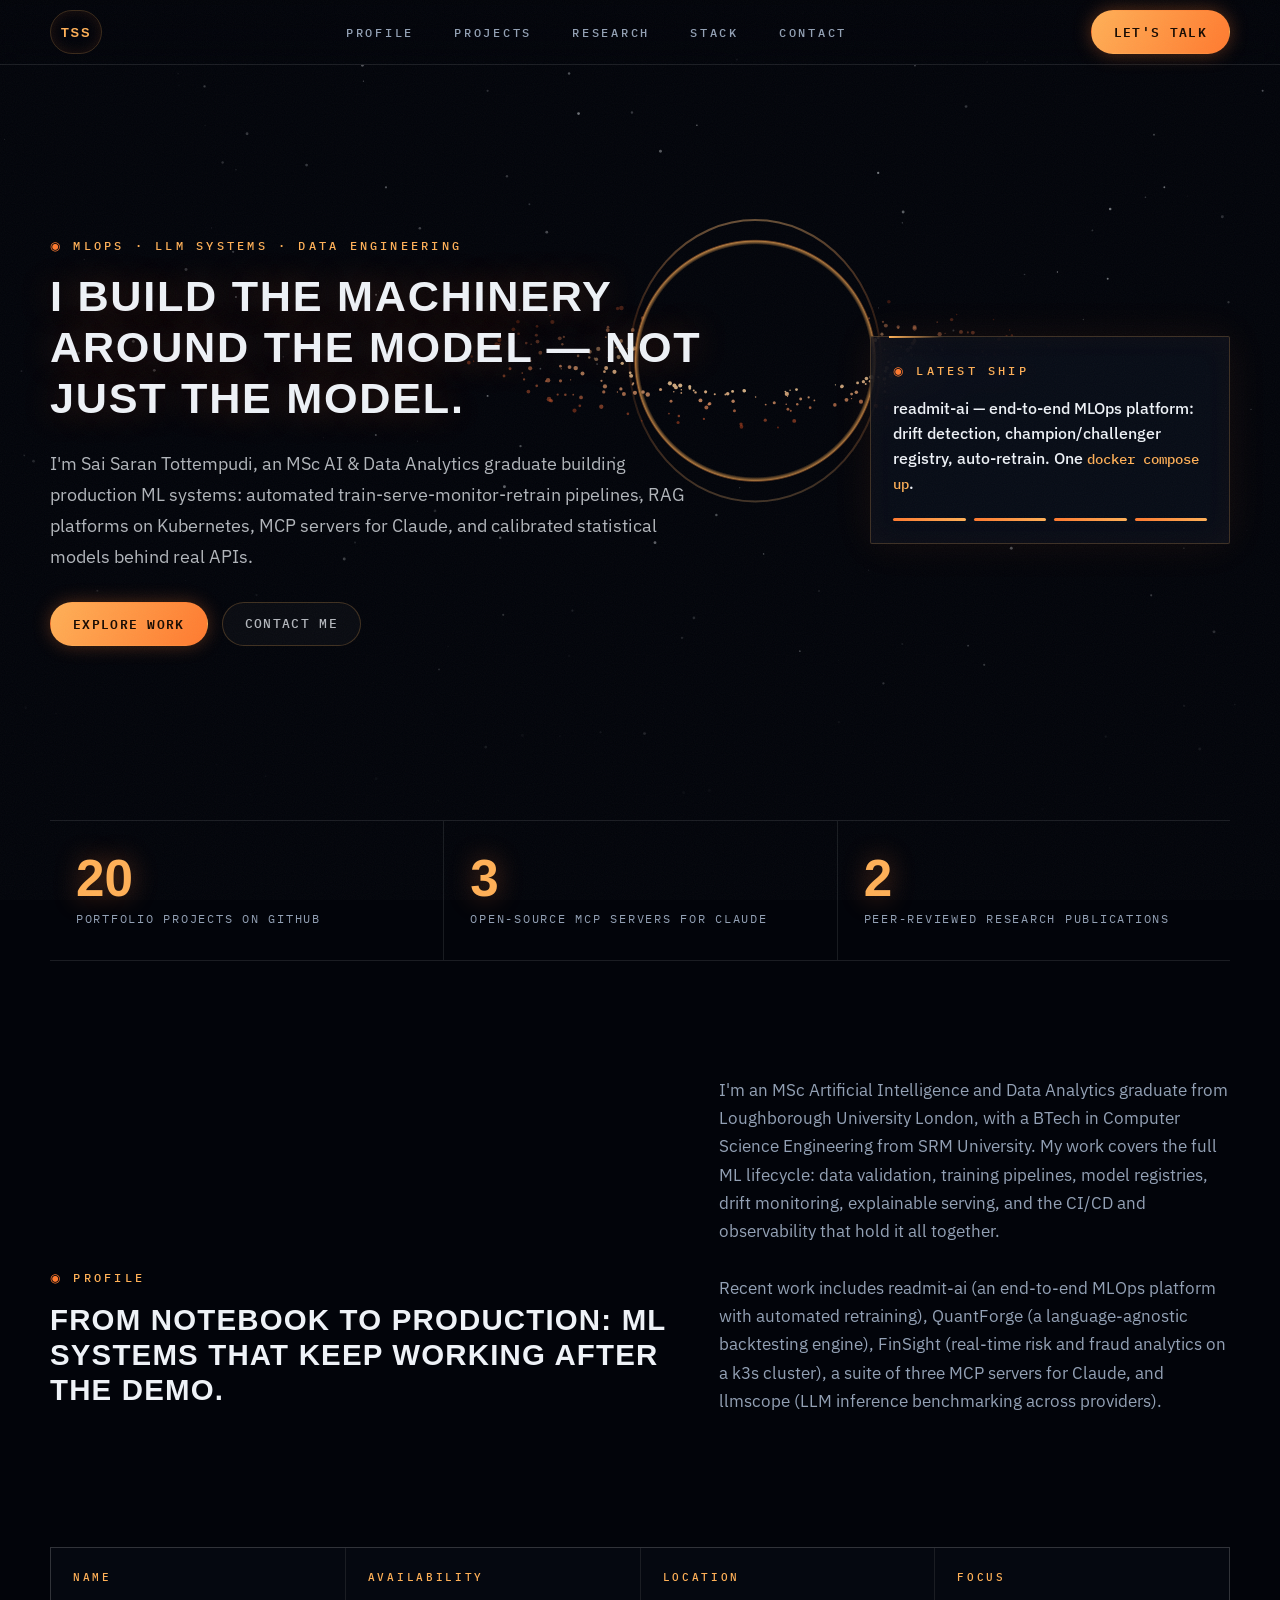
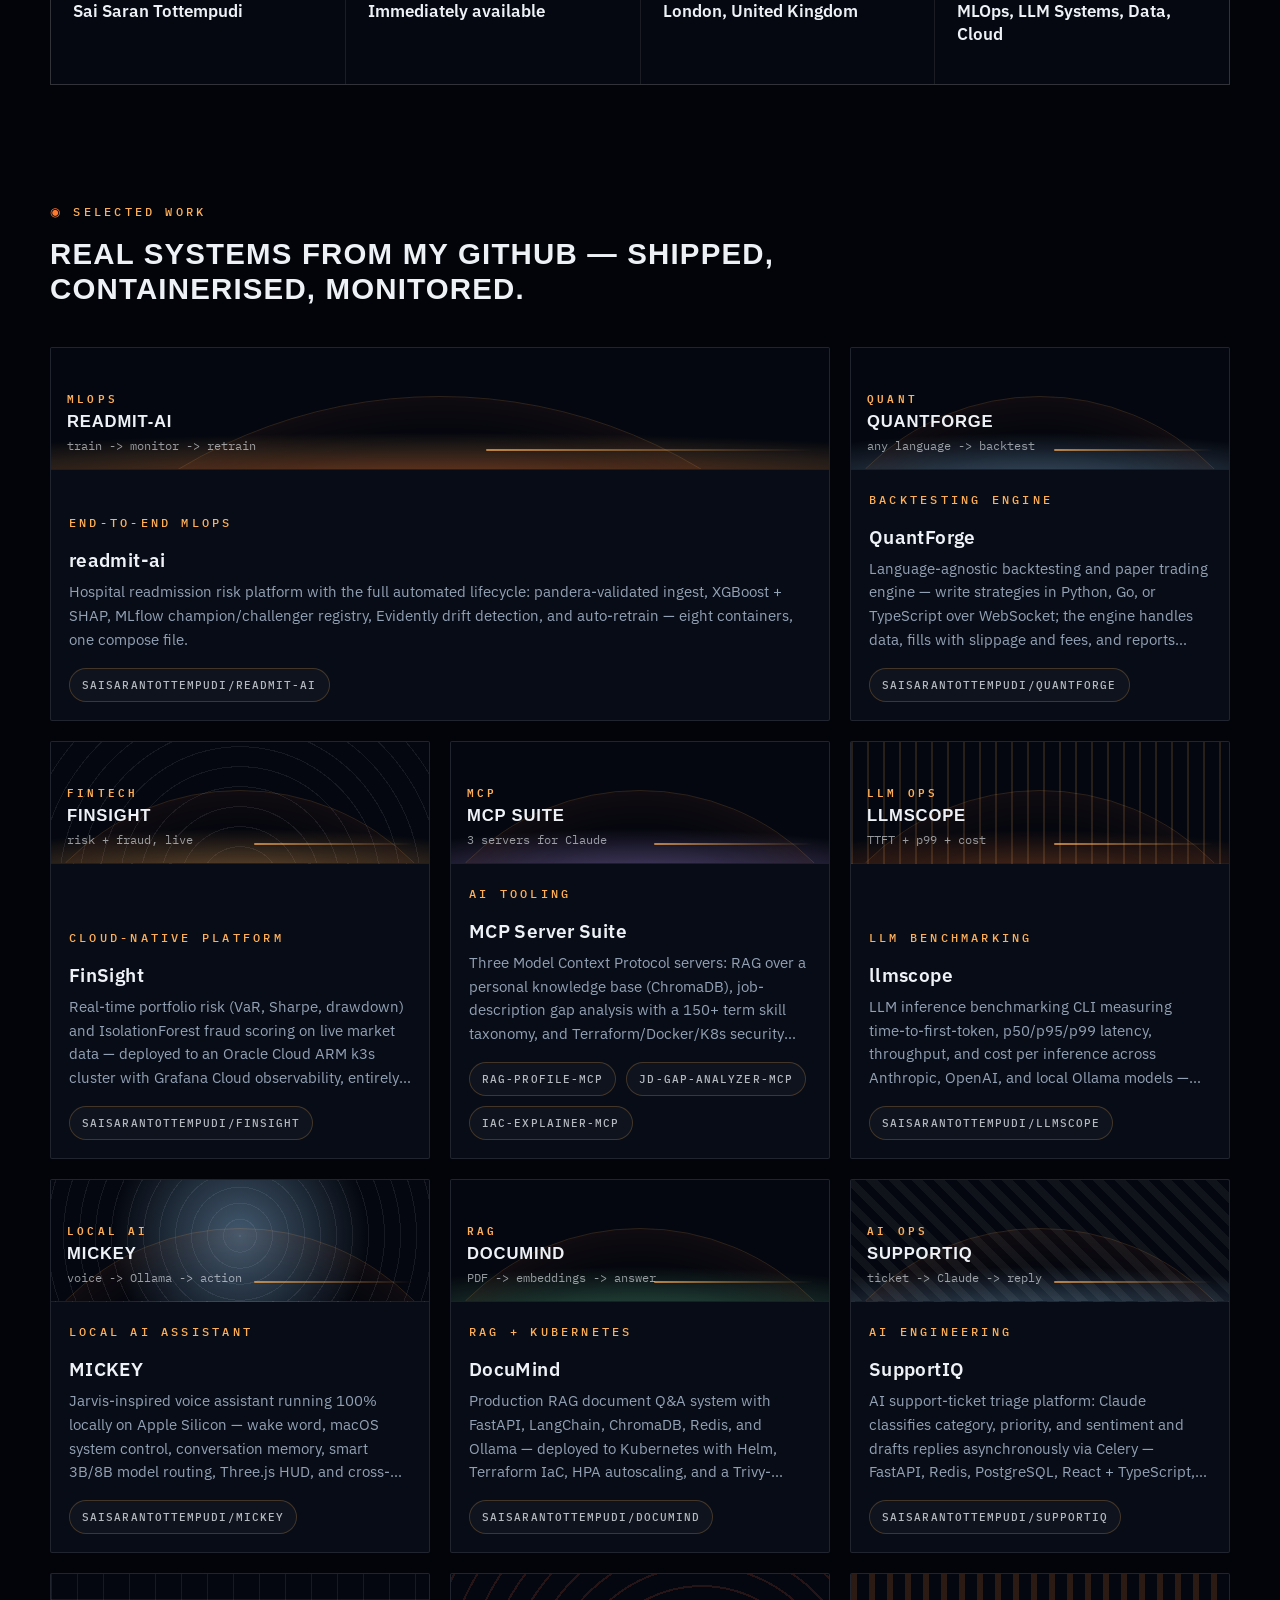
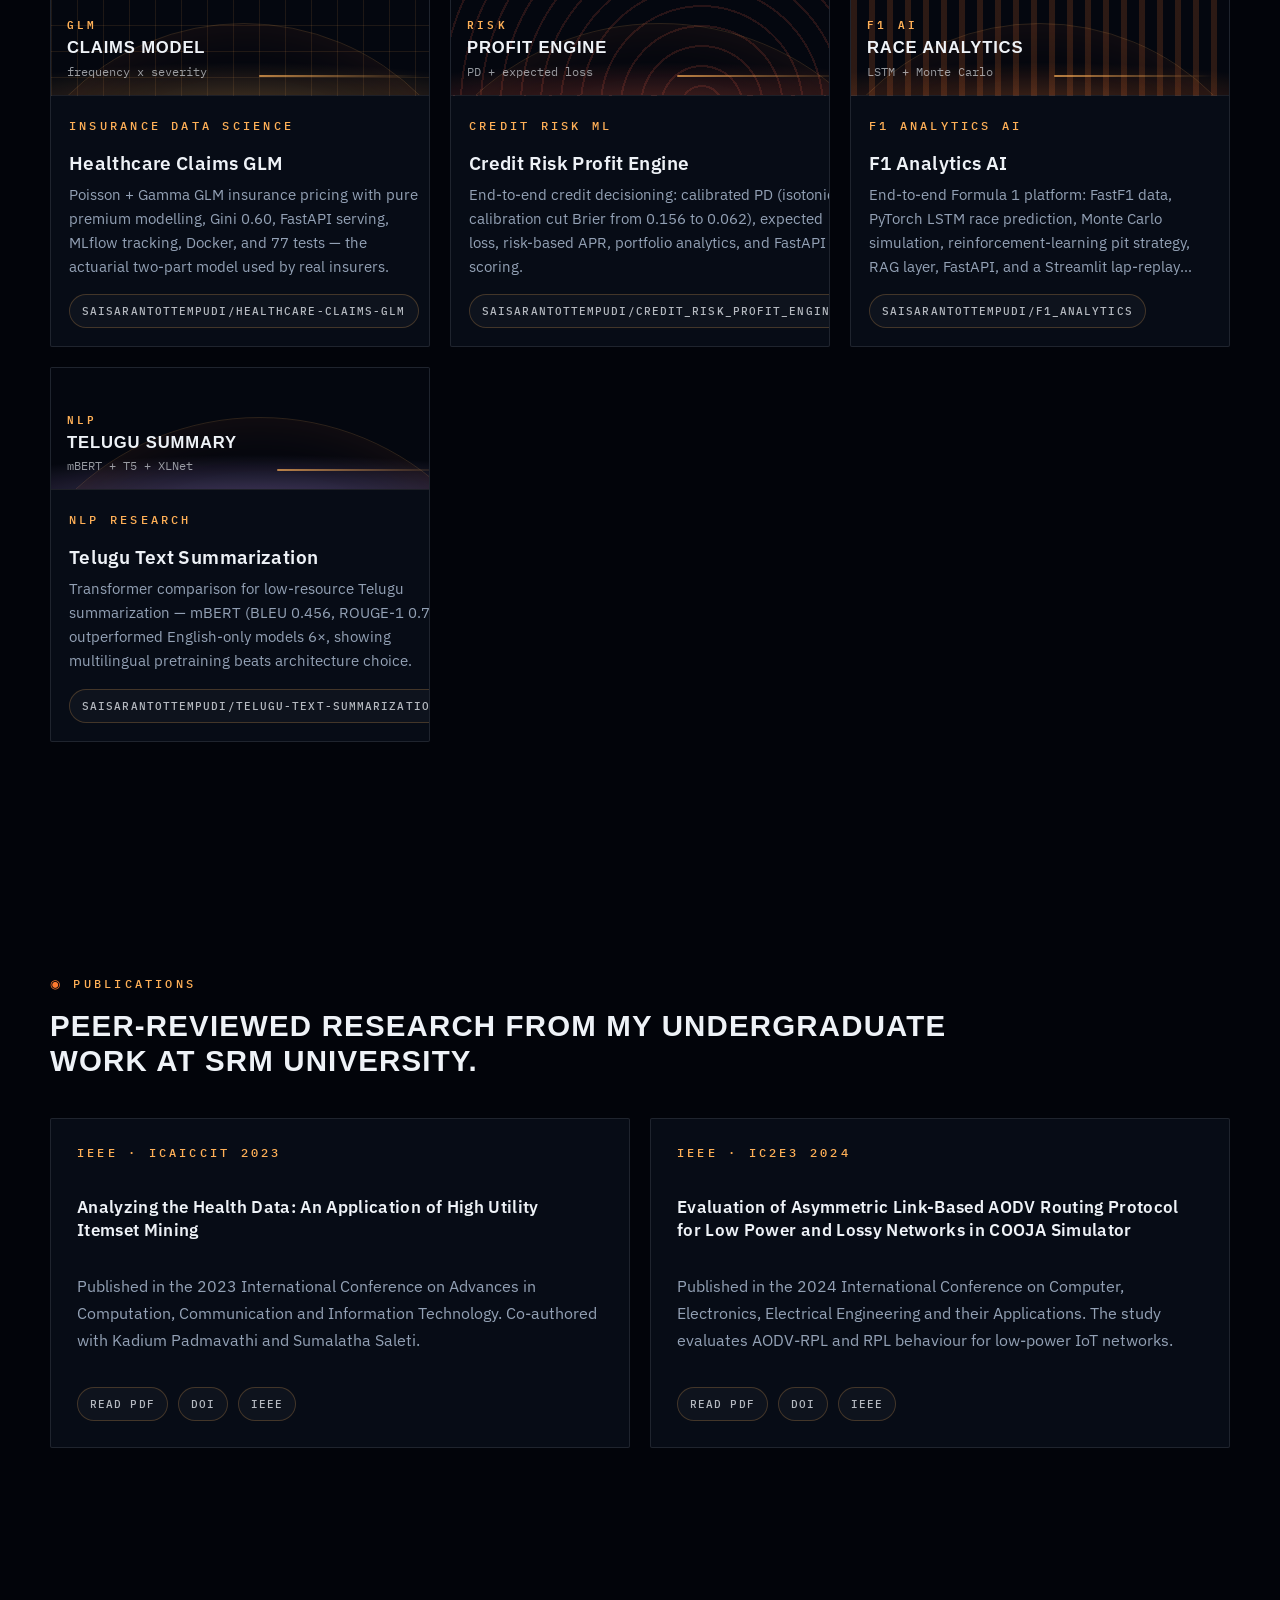
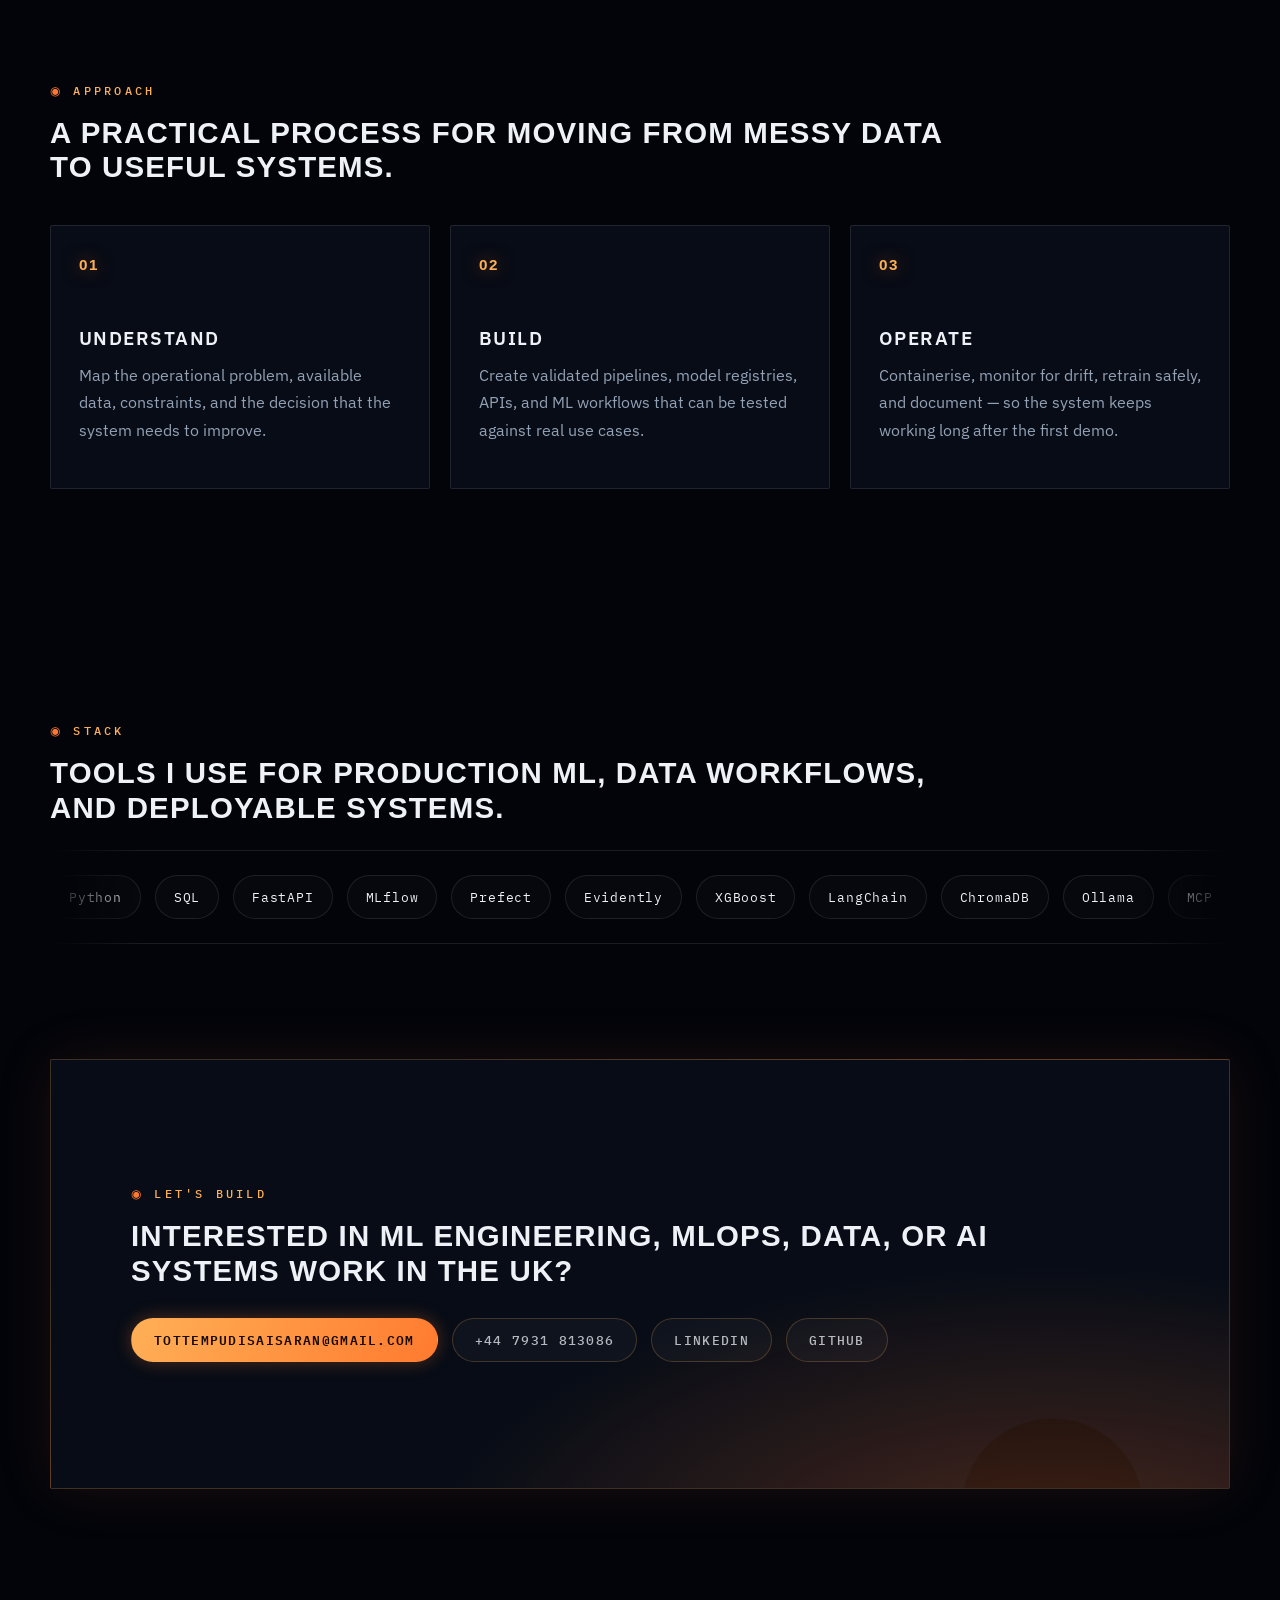
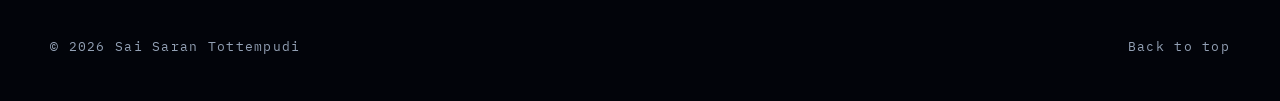
==== v2/index.html @ aeba8c5f "Add Event Horizon design variant at /v2/ Interstellar-inspired sci-fi skin for side-by-side comparis" ====
<!doctype html>
<html lang="en">
  <head>
    <meta charset="UTF-8" />
    <meta name="viewport" content="width=device-width, initial-scale=1.0" />
    <meta
      name="description"
      content="Portfolio of Sai Saran Tottempudi — ML engineer building end-to-end MLOps platforms, RAG systems, MCP servers, and production ML APIs."
    />
    <title>Sai Saran Tottempudi | ML Engineering & MLOps — Event Horizon</title>
    <link rel="preconnect" href="https://fonts.googleapis.com" />
    <link rel="preconnect" href="https://fonts.gstatic.com" crossorigin />
    <link
      href="https://fonts.googleapis.com/css2?family=Syncopate:wght@400;700&family=IBM+Plex+Sans:wght@400;500;600&family=IBM+Plex+Mono:wght@400;500;600&display=swap"
      rel="stylesheet"
    />
    <link rel="stylesheet" href="styles.css" />
  </head>
  <body>
    <div class="grain" aria-hidden="true"></div>
    <div class="cursor-dot" aria-hidden="true"></div>
    <header class="site-header">
      <a class="brand" href="#about" aria-label="Sai Saran Tottempudi profile">
        <span>TSS</span>
      </a>
      <nav class="nav-links" aria-label="Primary navigation">
        <a href="#about">Profile</a>
        <a href="#work">Projects</a>
        <a href="#publications">Research</a>
        <a href="#stack">Stack</a>
        <a href="#contact">Contact</a>
      </nav>
      <a class="header-cta" href="mailto:tottempudisaisaran@gmail.com">Let&apos;s talk</a>
    </header>

    <main id="top">
      <section class="hero" aria-label="Portfolio introduction">
        <canvas id="hero-canvas" aria-hidden="true"></canvas>
        <div class="hero-shade" aria-hidden="true"></div>
        <div class="hero-content">
          <p class="eyebrow" data-reveal>MLOps · LLM systems · Data engineering</p>
          <h1 data-reveal>
            I build the machinery around the model — not just the model.
          </h1>
          <p class="hero-copy" data-reveal>
            I&apos;m Sai Saran Tottempudi, an MSc AI &amp; Data Analytics graduate
            building production ML systems: automated train-serve-monitor-retrain
            pipelines, RAG platforms on Kubernetes, MCP servers for Claude, and
            calibrated statistical models behind real APIs.
          </p>
          <div class="hero-actions" data-reveal>
            <a class="button primary" href="#work">Explore work</a>
            <a class="button secondary" href="#contact">Contact me</a>
          </div>
        </div>
        <aside class="hero-panel" data-reveal aria-label="Current focus">
          <span class="panel-kicker">Latest ship</span>
          <strong>readmit-ai — end-to-end MLOps platform: drift detection, champion/challenger registry, auto-retrain. One <code>docker compose up</code>.</strong>
          <div class="signal-row">
            <span></span>
            <span></span>
            <span></span>
            <span></span>
          </div>
        </aside>
      </section>

      <section class="metrics" aria-label="Portfolio metrics">
        <div data-reveal>
          <strong data-count="20">0</strong>
          <span>Portfolio projects on GitHub</span>
        </div>
        <div data-reveal>
          <strong data-count="3">0</strong>
          <span>Open-source MCP servers for Claude</span>
        </div>
        <div data-reveal>
          <strong data-count="2">0</strong>
          <span>Peer-reviewed research publications</span>
        </div>
      </section>

      <section class="section intro" id="about">
        <div class="section-heading" data-reveal>
          <p class="eyebrow">Profile</p>
          <h2>From notebook to production: ML systems that keep working after the demo.</h2>
        </div>
        <p class="intro-copy" data-reveal>
          I&apos;m an MSc Artificial Intelligence and Data Analytics graduate from
          Loughborough University London, with a BTech in Computer Science
          Engineering from SRM University. My work covers the full ML lifecycle:
          data validation, training pipelines, model registries, drift
          monitoring, explainable serving, and the CI/CD and observability that
          hold it all together.
          <br /><br />
          Recent work includes readmit-ai (an end-to-end MLOps platform with
          automated retraining), QuantForge (a language-agnostic backtesting
          engine), FinSight (real-time risk and fraud analytics on a k3s
          cluster), a suite of three MCP servers for Claude, and llmscope
          (LLM inference benchmarking across providers).
        </p>
      </section>

      <section class="profile-strip" aria-label="Personal details">
        <div data-reveal>
          <span>Name</span>
          <strong>Sai Saran Tottempudi</strong>
        </div>
        <div data-reveal>
          <span>Availability</span>
          <strong>Immediately available</strong>
        </div>
        <div data-reveal>
          <span>Location</span>
          <strong>London, United Kingdom</strong>
        </div>
        <div data-reveal>
          <span>Focus</span>
          <strong>MLOps, LLM Systems, Data, Cloud</strong>
        </div>
      </section>

      <section class="section work" id="work">
        <div class="section-heading" data-reveal>
          <p class="eyebrow">Selected work</p>
          <h2>Real systems from my GitHub — shipped, containerised, monitored.</h2>
        </div>
        <div class="project-grid" aria-label="Project grid">
          <article class="project-card" data-reveal>
            <div class="project-visual project-shot shot-readmit" aria-hidden="true">
              <span>MLOps</span>
              <strong>readmit-ai</strong>
              <em>train -> monitor -> retrain</em>
            </div>
            <div class="project-body">
              <p>End-to-end MLOps</p>
              <h3>readmit-ai</h3>
              <span>Hospital readmission risk platform with the full automated lifecycle: pandera-validated ingest, XGBoost + SHAP, MLflow champion/challenger registry, Evidently drift detection, and auto-retrain — eight containers, one compose file.</span>
              <div class="project-links" aria-label="readmit-ai project links">
                <a class="button secondary" href="https://github.com/saisarantottempudi/readmit-ai" target="_blank" rel="noreferrer">saisarantottempudi/readmit-ai</a>
              </div>
            </div>
          </article>
          <article class="project-card" data-reveal>
            <div class="project-visual project-shot shot-quant" aria-hidden="true">
              <span>Quant</span>
              <strong>QuantForge</strong>
              <em>any language -> backtest</em>
            </div>
            <div class="project-body">
              <p>Backtesting engine</p>
              <h3>QuantForge</h3>
              <span>Language-agnostic backtesting and paper trading engine — write strategies in Python, Go, or TypeScript over WebSocket; the engine handles data, fills with slippage and fees, and reports Sharpe, drawdown, and VaR.</span>
              <div class="project-links" aria-label="QuantForge project links">
                <a class="button secondary" href="https://github.com/saisarantottempudi/quantforge" target="_blank" rel="noreferrer">saisarantottempudi/quantforge</a>
              </div>
            </div>
          </article>
          <article class="project-card" data-reveal>
            <div class="project-visual project-shot shot-finsight" aria-hidden="true">
              <span>Fintech</span>
              <strong>FinSight</strong>
              <em>risk + fraud, live</em>
            </div>
            <div class="project-body">
              <p>Cloud-native platform</p>
              <h3>FinSight</h3>
              <span>Real-time portfolio risk (VaR, Sharpe, drawdown) and IsolationForest fraud scoring on live market data — deployed to an Oracle Cloud ARM k3s cluster with Grafana Cloud observability, entirely on free tiers.</span>
              <div class="project-links" aria-label="FinSight project links">
                <a class="button secondary" href="https://github.com/saisarantottempudi/finsight" target="_blank" rel="noreferrer">saisarantottempudi/finsight</a>
              </div>
            </div>
          </article>
          <article class="project-card" data-reveal>
            <div class="project-visual project-shot shot-mcp" aria-hidden="true">
              <span>MCP</span>
              <strong>MCP Suite</strong>
              <em>3 servers for Claude</em>
            </div>
            <div class="project-body">
              <p>AI tooling</p>
              <h3>MCP Server Suite</h3>
              <span>Three Model Context Protocol servers: RAG over a personal knowledge base (ChromaDB), job-description gap analysis with a 150+ term skill taxonomy, and Terraform/Docker/K8s security scanning.</span>
              <div class="project-links" aria-label="MCP server suite links">
                <a class="button secondary" href="https://github.com/saisarantottempudi/rag-profile-mcp" target="_blank" rel="noreferrer">rag-profile-mcp</a>
                <a class="button secondary" href="https://github.com/saisarantottempudi/jd-gap-analyzer-mcp" target="_blank" rel="noreferrer">jd-gap-analyzer-mcp</a>
                <a class="button secondary" href="https://github.com/saisarantottempudi/iac-explainer-mcp" target="_blank" rel="noreferrer">iac-explainer-mcp</a>
              </div>
            </div>
          </article>
          <article class="project-card" data-reveal>
            <div class="project-visual project-shot shot-llmscope" aria-hidden="true">
              <span>LLM Ops</span>
              <strong>llmscope</strong>
              <em>TTFT + p99 + cost</em>
            </div>
            <div class="project-body">
              <p>LLM benchmarking</p>
              <h3>llmscope</h3>
              <span>LLM inference benchmarking CLI measuring time-to-first-token, p50/p95/p99 latency, throughput, and cost per inference across Anthropic, OpenAI, and local Ollama models — with concurrent load testing.</span>
              <div class="project-links" aria-label="llmscope project links">
                <a class="button secondary" href="https://github.com/saisarantottempudi/llmscope" target="_blank" rel="noreferrer">saisarantottempudi/llmscope</a>
              </div>
            </div>
          </article>
          <article class="project-card" data-reveal>
            <div class="project-visual project-shot shot-mickey" aria-hidden="true">
              <span>Local AI</span>
              <strong>MICKEY</strong>
              <em>voice -> Ollama -> action</em>
            </div>
            <div class="project-body">
              <p>Local AI assistant</p>
              <h3>MICKEY</h3>
              <span>Jarvis-inspired voice assistant running 100% locally on Apple Silicon — wake word, macOS system control, conversation memory, smart 3B/8B model routing, Three.js HUD, and cross-device access via Tailscale.</span>
              <div class="project-links" aria-label="MICKEY project links">
                <a class="button secondary" href="https://github.com/saisarantottempudi/MICKEY" target="_blank" rel="noreferrer">saisarantottempudi/MICKEY</a>
              </div>
            </div>
          </article>
          <article class="project-card" data-reveal>
            <div class="project-visual project-shot shot-documind" aria-hidden="true">
              <span>RAG</span>
              <strong>DocuMind</strong>
              <em>PDF -> embeddings -> answer</em>
            </div>
            <div class="project-body">
              <p>RAG + Kubernetes</p>
              <h3>DocuMind</h3>
              <span>Production RAG document Q&amp;A system with FastAPI, LangChain, ChromaDB, Redis, and Ollama — deployed to Kubernetes with Helm, Terraform IaC, HPA autoscaling, and a Trivy-scanned CI/CD pipeline.</span>
              <div class="project-links" aria-label="DocuMind project links">
                <a class="button secondary" href="https://github.com/saisarantottempudi/documind" target="_blank" rel="noreferrer">saisarantottempudi/documind</a>
              </div>
            </div>
          </article>
          <article class="project-card" data-reveal>
            <div class="project-visual project-shot shot-support" aria-hidden="true">
              <span>AI Ops</span>
              <strong>SupportIQ</strong>
              <em>ticket -> Claude -> reply</em>
            </div>
            <div class="project-body">
              <p>AI engineering</p>
              <h3>SupportIQ</h3>
              <span>AI support-ticket triage platform: Claude classifies category, priority, and sentiment and drafts replies asynchronously via Celery — FastAPI, Redis, PostgreSQL, React + TypeScript, green CI.</span>
              <div class="project-links" aria-label="SupportIQ links">
                <a class="button secondary" href="https://github.com/saisarantottempudi/supportiq" target="_blank" rel="noreferrer">saisarantottempudi/supportiq</a>
              </div>
            </div>
          </article>
          <article class="project-card" data-reveal>
            <div class="project-visual project-shot shot-glm" aria-hidden="true">
              <span>GLM</span>
              <strong>Claims Model</strong>
              <em>frequency x severity</em>
            </div>
            <div class="project-body">
              <p>Insurance data science</p>
              <h3>Healthcare Claims GLM</h3>
              <span>Poisson + Gamma GLM insurance pricing with pure premium modelling, Gini 0.60, FastAPI serving, MLflow tracking, Docker, and 77 tests — the actuarial two-part model used by real insurers.</span>
              <div class="project-links" aria-label="Healthcare Claims GLM links">
                <a class="button secondary" href="https://github.com/saisarantottempudi/healthcare-claims-glm" target="_blank" rel="noreferrer">saisarantottempudi/healthcare-claims-glm</a>
              </div>
            </div>
          </article>
          <article class="project-card" data-reveal>
            <div class="project-visual project-shot shot-credit" aria-hidden="true">
              <span>Risk</span>
              <strong>Profit Engine</strong>
              <em>PD + expected loss</em>
            </div>
            <div class="project-body">
              <p>Credit risk ML</p>
              <h3>Credit Risk Profit Engine</h3>
              <span>End-to-end credit decisioning: calibrated PD (isotonic calibration cut Brier from 0.156 to 0.062), expected loss, risk-based APR, portfolio analytics, and FastAPI scoring.</span>
              <div class="project-links" aria-label="Credit Risk Profit Engine links">
                <a class="button secondary" href="https://github.com/saisarantottempudi/credit_risk_profit_engine" target="_blank" rel="noreferrer">saisarantottempudi/credit_risk_profit_engine</a>
              </div>
            </div>
          </article>
          <article class="project-card" data-reveal>
            <div class="project-visual project-shot shot-f1" aria-hidden="true">
              <span>F1 AI</span>
              <strong>Race Analytics</strong>
              <em>LSTM + Monte Carlo</em>
            </div>
            <div class="project-body">
              <p>F1 analytics AI</p>
              <h3>F1 Analytics AI</h3>
              <span>End-to-end Formula 1 platform: FastF1 data, PyTorch LSTM race prediction, Monte Carlo simulation, reinforcement-learning pit strategy, RAG layer, FastAPI, and a Streamlit lap-replay frontend.</span>
              <div class="project-links" aria-label="F1 Analytics AI links">
                <a class="button secondary" href="https://github.com/saisarantottempudi/f1_analytics" target="_blank" rel="noreferrer">saisarantottempudi/f1_analytics</a>
              </div>
            </div>
          </article>
          <article class="project-card" data-reveal>
            <div class="project-visual project-shot shot-telugu" aria-hidden="true">
              <span>NLP</span>
              <strong>Telugu Summary</strong>
              <em>mBERT + T5 + XLNet</em>
            </div>
            <div class="project-body">
              <p>NLP research</p>
              <h3>Telugu Text Summarization</h3>
              <span>Transformer comparison for low-resource Telugu summarization — mBERT (BLEU 0.456, ROUGE-1 0.72) outperformed English-only models 6×, showing multilingual pretraining beats architecture choice.</span>
              <div class="project-links" aria-label="Telugu Text Summarization links">
                <a class="button secondary" href="https://github.com/saisarantottempudi/telugu-text-summarization" target="_blank" rel="noreferrer">saisarantottempudi/telugu-text-summarization</a>
              </div>
            </div>
          </article>
        </div>
      </section>

      <section class="section publications" id="publications">
        <div class="section-heading" data-reveal>
          <p class="eyebrow">Publications</p>
          <h2>Peer-reviewed research from my undergraduate work at SRM University.</h2>
        </div>
        <div class="publication-grid">
          <article class="publication-card" data-reveal>
            <p>IEEE · ICAICCIT 2023</p>
            <h3>Analyzing the Health Data: An Application of High Utility Itemset Mining</h3>
            <span>
              Published in the 2023 International Conference on Advances in
              Computation, Communication and Information Technology. Co-authored
              with Kadium Padmavathi and Sumalatha Saleti.
            </span>
            <div class="project-links" aria-label="Health data publication links">
              <a class="button secondary" href="../assets/papers/analyzing-health-data-high-utility-itemset-mining.pdf" target="_blank" rel="noreferrer">Read PDF</a>
              <a class="button secondary" href="https://doi.org/10.1109/ICAICCIT60255.2023.10466177" target="_blank" rel="noreferrer">DOI</a>
              <a class="button secondary" href="https://ieeexplore.ieee.org/document/10466177" target="_blank" rel="noreferrer">IEEE</a>
            </div>
          </article>
          <article class="publication-card" data-reveal>
            <p>IEEE · IC2E3 2024</p>
            <h3>Evaluation of Asymmetric Link-Based AODV Routing Protocol for Low Power and Lossy Networks in COOJA Simulator</h3>
            <span>
              Published in the 2024 International Conference on Computer,
              Electronics, Electrical Engineering and their Applications. The
              study evaluates AODV-RPL and RPL behaviour for low-power IoT networks.
            </span>
            <div class="project-links" aria-label="AODV-RPL publication links">
              <a class="button secondary" href="../assets/papers/aodv-rpl-cooja-simulator.pdf" target="_blank" rel="noreferrer">Read PDF</a>
              <a class="button secondary" href="https://doi.org/10.1109/ic2e362166.2024.10826896" target="_blank" rel="noreferrer">DOI</a>
              <a class="button secondary" href="https://ieeexplore.ieee.org/document/10826896" target="_blank" rel="noreferrer">IEEE</a>
            </div>
          </article>
        </div>
      </section>

      <section class="section process">
        <div class="section-heading" data-reveal>
          <p class="eyebrow">Approach</p>
          <h2>A practical process for moving from messy data to useful systems.</h2>
        </div>
        <div class="process-list">
          <div data-reveal>
            <span>01</span>
            <h3>Understand</h3>
            <p>Map the operational problem, available data, constraints, and the decision that the system needs to improve.</p>
          </div>
          <div data-reveal>
            <span>02</span>
            <h3>Build</h3>
            <p>Create validated pipelines, model registries, APIs, and ML workflows that can be tested against real use cases.</p>
          </div>
          <div data-reveal>
            <span>03</span>
            <h3>Operate</h3>
            <p>Containerise, monitor for drift, retrain safely, and document — so the system keeps working long after the first demo.</p>
          </div>
        </div>
      </section>

      <section class="section stack" id="stack">
        <div class="section-heading" data-reveal>
          <p class="eyebrow">Stack</p>
          <h2>Tools I use for production ML, data workflows, and deployable systems.</h2>
        </div>
        <div class="stack-marquee" data-reveal aria-label="Technology stack">
          <div>
            <span>Python</span>
            <span>SQL</span>
            <span>FastAPI</span>
            <span>MLflow</span>
            <span>Prefect</span>
            <span>Evidently</span>
            <span>XGBoost</span>
            <span>LangChain</span>
            <span>ChromaDB</span>
            <span>Ollama</span>
            <span>MCP</span>
            <span>PyTorch</span>
            <span>Hugging Face</span>
            <span>scikit-learn</span>
            <span>LightGBM</span>
            <span>Redis</span>
            <span>PostgreSQL</span>
            <span>Docker</span>
            <span>Kubernetes</span>
            <span>Helm</span>
            <span>Terraform</span>
            <span>Prometheus</span>
            <span>Grafana</span>
            <span>GitHub Actions</span>
            <span>React</span>
            <span>TypeScript</span>
          </div>
          <div aria-hidden="true">
            <span>Python</span>
            <span>SQL</span>
            <span>FastAPI</span>
            <span>MLflow</span>
            <span>Prefect</span>
            <span>Evidently</span>
            <span>XGBoost</span>
            <span>LangChain</span>
            <span>ChromaDB</span>
            <span>Ollama</span>
            <span>MCP</span>
            <span>PyTorch</span>
            <span>Hugging Face</span>
            <span>scikit-learn</span>
            <span>LightGBM</span>
            <span>Redis</span>
            <span>PostgreSQL</span>
            <span>Docker</span>
            <span>Kubernetes</span>
            <span>Helm</span>
            <span>Terraform</span>
            <span>Prometheus</span>
            <span>Grafana</span>
            <span>GitHub Actions</span>
            <span>React</span>
            <span>TypeScript</span>
          </div>
        </div>
      </section>

      <section class="section contact" id="contact">
        <div class="contact-inner" data-reveal>
          <p class="eyebrow">Let&apos;s build</p>
          <h2>Interested in ML engineering, MLOps, data, or AI systems work in the UK?</h2>
          <div class="contact-actions">
            <a class="button primary" href="mailto:tottempudisaisaran@gmail.com">tottempudisaisaran@gmail.com</a>
            <a class="button secondary" href="tel:+447931813086">+44 7931 813086</a>
            <a class="button secondary" href="https://www.linkedin.com/in/tottempudi-sai-saran">LinkedIn</a>
            <a class="button secondary" href="https://github.com/saisarantottempudi">GitHub</a>
          </div>
        </div>
      </section>
    </main>

    <footer class="site-footer">
      <span>© 2026 Sai Saran Tottempudi</span>
      <a href="#top">Back to top</a>
    </footer>

    <script src="script.js"></script>
  </body>
</html>
---- v2/styles.css ----
:root {
  color-scheme: dark;
  --ink: #eef2f7;
  --muted: #93a1b5;
  --soft: rgba(238, 242, 247, 0.75);
  --bg: #02040a;
  --surface: rgba(10, 16, 28, 0.72);
  --line: rgba(255, 176, 87, 0.22);
  --line-soft: rgba(238, 242, 247, 0.1);
  --amber: #ffb057;
  --ember: #ff7a2f;
  --ice: #9fd4ff;
  --radius: 2px;
  --display: "Syncopate", sans-serif;
  --body: "IBM Plex Sans", system-ui, sans-serif;
  --mono: "IBM Plex Mono", ui-monospace, monospace;
}

* {
  box-sizing: border-box;
}

html {
  scroll-behavior: smooth;
  overflow-x: hidden;
}

body {
  margin: 0;
  background: var(--bg);
  color: var(--ink);
  font-family: var(--body);
  overflow-x: hidden;
}

a {
  color: inherit;
  text-decoration: none;
}

.grain {
  position: fixed;
  inset: 0;
  z-index: 30;
  pointer-events: none;
  opacity: 0.04;
  background-image: url("data:image/svg+xml,%3Csvg xmlns='http://www.w3.org/2000/svg' width='140' height='140'%3E%3Cfilter id='n'%3E%3CfeTurbulence type='fractalNoise' baseFrequency='0.9' numOctaves='2'/%3E%3C/filter%3E%3Crect width='100%25' height='100%25' filter='url(%23n)'/%3E%3C/svg%3E");
}

.cursor-dot {
  position: fixed;
  width: 26px;
  height: 26px;
  border: 1px solid rgba(255, 176, 87, 0.7);
  border-radius: 999px;
  pointer-events: none;
  transform: translate(-50%, -50%);
  z-index: 40;
  opacity: 0;
  transition: opacity 180ms ease, width 180ms ease, height 180ms ease;
  box-shadow: 0 0 12px rgba(255, 122, 47, 0.35);
}

/* ---------- header ---------- */

.site-header {
  position: fixed;
  top: 0;
  left: 50%;
  z-index: 10;
  display: grid;
  grid-template-columns: auto 1fr auto;
  align-items: center;
  width: 100%;
  min-height: 64px;
  padding: 10px max(24px, calc((100vw - 1180px) / 2));
  border-bottom: 1px solid var(--line-soft);
  background: linear-gradient(180deg, rgba(2, 4, 10, 0.92), rgba(2, 4, 10, 0.66));
  backdrop-filter: blur(14px);
  transform: translateX(-50%);
}

.brand {
  display: grid;
  place-items: center;
  min-width: 44px;
  height: 44px;
  padding: 0 10px;
  border: 1px solid var(--line);
  border-radius: 999px;
  color: var(--amber);
  font-size: 0.8rem;
  font-family: var(--display);
  font-weight: 700;
  letter-spacing: 0.14em;
  box-shadow: inset 0 0 14px rgba(255, 122, 47, 0.12);
  transition: box-shadow 200ms ease, color 200ms ease;
}

.brand:hover {
  color: var(--ink);
  box-shadow: inset 0 0 20px rgba(255, 122, 47, 0.3), 0 0 18px rgba(255, 122, 47, 0.25);
}

.nav-links {
  display: flex;
  justify-content: center;
  gap: clamp(14px, 3.4vw, 40px);
  color: var(--muted);
  font-family: var(--mono);
  font-size: 0.78rem;
  font-weight: 500;
  text-transform: uppercase;
  letter-spacing: 0.22em;
}

.nav-links a,
.site-footer a {
  transition: color 180ms ease, text-shadow 180ms ease;
}

.nav-links a:hover,
.site-footer a:hover {
  color: var(--amber);
  text-shadow: 0 0 14px rgba(255, 122, 47, 0.6);
}

/* ---------- buttons ---------- */

.header-cta,
.button {
  display: inline-flex;
  align-items: center;
  justify-content: center;
  min-height: 44px;
  padding: 0 22px;
  border: 1px solid var(--line);
  border-radius: 999px;
  font-family: var(--mono);
  font-weight: 500;
  font-size: 0.82rem;
  letter-spacing: 0.1em;
  text-transform: uppercase;
  cursor: pointer;
  background: transparent;
  transition: color 200ms ease, border-color 200ms ease, box-shadow 200ms ease, background 200ms ease;
}

.header-cta {
  color: #180b02;
  background: linear-gradient(120deg, var(--amber), var(--ember));
  border-color: transparent;
  font-weight: 600;
  box-shadow: 0 0 18px rgba(255, 122, 47, 0.35);
}

.header-cta:hover {
  box-shadow: 0 0 30px rgba(255, 122, 47, 0.6);
}

.button.primary {
  color: #180b02;
  background: linear-gradient(120deg, var(--amber), var(--ember));
  border-color: transparent;
  font-weight: 600;
  box-shadow: 0 0 18px rgba(255, 122, 47, 0.3);
}

.button.primary:hover {
  box-shadow: 0 0 32px rgba(255, 122, 47, 0.55);
}

.button.secondary {
  color: var(--soft);
  background: rgba(238, 242, 247, 0.03);
}

.button.secondary:hover {
  border-color: rgba(255, 176, 87, 0.55);
  color: var(--amber);
  box-shadow: 0 0 16px rgba(255, 122, 47, 0.2);
}

.button {
  max-width: 100%;
  text-align: center;
  overflow-wrap: anywhere;
}

/* ---------- hero ---------- */

.hero {
  position: relative;
  min-height: min(820px, 100svh);
  display: grid;
  grid-template-columns: minmax(0, 720px) minmax(280px, 360px);
  align-items: center;
  justify-content: space-between;
  gap: clamp(36px, 7vw, 96px);
  padding: 120px max(24px, calc((100vw - 1180px) / 2)) 60px;
  overflow: hidden;
  isolation: isolate;
}

#hero-canvas,
.hero-shade {
  position: absolute;
  inset: 0;
  width: 100%;
  height: 100%;
}

#hero-canvas {
  z-index: -3;
}

.hero-shade {
  z-index: -2;
  background:
    linear-gradient(180deg, rgba(2, 4, 10, 0) 55%, var(--bg) 100%),
    linear-gradient(90deg, rgba(2, 4, 10, 0.82), rgba(2, 4, 10, 0.18) 55%, rgba(2, 4, 10, 0.4));
}

.hero-content {
  width: min(820px, 100%);
  min-width: 0;
}

.eyebrow,
.panel-kicker,
.project-body p,
.publication-card p {
  display: inline-block;
  margin: 0 0 18px;
  color: var(--amber);
  font-family: var(--mono);
  font-size: 0.72rem;
  font-weight: 500;
  letter-spacing: 0.28em;
  text-transform: uppercase;
}

.eyebrow::before,
.panel-kicker::before {
  content: "◉ ";
  color: var(--ember);
}

h1,
h2,
h3,
p {
  margin-top: 0;
}

h1,
h2 {
  font-family: var(--display);
  font-weight: 700;
  line-height: 1.18;
  letter-spacing: 0.04em;
  text-transform: uppercase;
}

h1 {
  max-width: 920px;
  margin-bottom: 24px;
  font-size: clamp(1.5rem, 3.4vw, 2.7rem);
  text-shadow: 0 0 34px rgba(255, 122, 47, 0.25);
}

h2 {
  max-width: 900px;
  font-size: clamp(1.15rem, 2.3vw, 1.9rem);
}

h3 {
  font-family: var(--body);
  font-weight: 600;
  font-size: clamp(1.08rem, 1.45vw, 1.4rem);
  letter-spacing: 0.02em;
}

.hero-copy {
  max-width: 640px;
  color: var(--soft);
  font-size: clamp(1rem, 1.6vw, 1.14rem);
  line-height: 1.7;
}

.hero-actions {
  display: flex;
  flex-wrap: wrap;
  gap: 14px;
  margin-top: 30px;
}

.hero-panel {
  position: relative;
  width: min(360px, 100%);
  justify-self: end;
  padding: 22px;
  border: 1px solid var(--line);
  border-radius: var(--radius);
  background: var(--surface);
  backdrop-filter: blur(16px);
  box-shadow: 0 0 40px rgba(255, 122, 47, 0.08), inset 0 0 30px rgba(255, 122, 47, 0.04);
}

.hero-panel::before {
  content: "";
  position: absolute;
  top: -1px;
  left: 18px;
  width: 54px;
  height: 2px;
  background: linear-gradient(90deg, var(--amber), transparent);
}

.hero-panel strong {
  display: block;
  font-weight: 500;
  font-size: 1rem;
  line-height: 1.55;
}

.hero-panel code {
  font-family: var(--mono);
  font-size: 0.9em;
  color: var(--amber);
}

.signal-row {
  display: grid;
  grid-template-columns: repeat(4, 1fr);
  gap: 8px;
  margin-top: 22px;
}

.signal-row span {
  height: 3px;
  border-radius: 999px;
  background: linear-gradient(90deg, var(--ember), var(--amber));
  animation: pulseline 1.8s ease-in-out infinite alternate;
  transform-origin: left;
}

.signal-row span:nth-child(2) { animation-delay: 200ms; }
.signal-row span:nth-child(3) { animation-delay: 400ms; }
.signal-row span:nth-child(4) { animation-delay: 600ms; }

/* ---------- metrics ---------- */

.metrics,
.section,
.profile-strip,
.site-footer {
  width: min(1180px, calc(100% - 48px));
  margin: 0 auto;
}

.metrics {
  display: grid;
  grid-template-columns: repeat(3, 1fr);
  border-top: 1px solid var(--line-soft);
  border-bottom: 1px solid var(--line-soft);
}

.metrics div {
  padding: 30px 26px;
}

.metrics div + div {
  border-left: 1px solid var(--line-soft);
}

.metrics strong {
  display: block;
  font-family: var(--display);
  font-weight: 700;
  font-size: clamp(2rem, 4vw, 3.2rem);
  line-height: 1.1;
  color: var(--amber);
  text-shadow: 0 0 26px rgba(255, 122, 47, 0.4);
}

.metrics span,
.intro-copy,
.process-list p,
.project-body span,
.publication-card span {
  color: var(--muted);
  line-height: 1.7;
}

.metrics span {
  font-family: var(--mono);
  font-size: 0.78rem;
  letter-spacing: 0.14em;
  text-transform: uppercase;
}

/* ---------- sections ---------- */

.section {
  padding: clamp(64px, 9vw, 120px) 0;
}

.intro {
  display: grid;
  grid-template-columns: minmax(0, 1.1fr) minmax(280px, 0.9fr);
  gap: 44px;
  align-items: end;
}

.intro-copy {
  max-width: 650px;
  font-size: clamp(1rem, 1.3vw, 1.1rem);
}

.profile-strip {
  display: grid;
  grid-template-columns: repeat(4, minmax(0, 1fr));
  gap: 1px;
  background: var(--line-soft);
  border: 1px solid var(--line-soft);
}

.profile-strip div {
  min-height: 136px;
  padding: 22px;
  background: #050810;
}

.profile-strip span {
  display: block;
  margin-bottom: 16px;
  color: var(--amber);
  font-family: var(--mono);
  font-size: 0.7rem;
  font-weight: 500;
  letter-spacing: 0.24em;
  text-transform: uppercase;
}

.profile-strip strong {
  display: block;
  font-weight: 600;
  font-size: 1.05rem;
  line-height: 1.4;
}

/* ---------- project grid ---------- */

.project-grid {
  display: grid;
  grid-template-columns: repeat(3, minmax(0, 1fr));
  gap: 20px;
  width: min(1180px, 100%);
  margin: 40px auto 0;
}

.project-grid .project-card:first-child {
  grid-column: span 2;
}

.publication-grid {
  display: grid;
  grid-template-columns: repeat(2, minmax(0, 1fr));
  gap: 20px;
  margin-top: 40px;
}

.project-card,
.publication-card {
  position: relative;
  min-height: 370px;
  display: grid;
  align-content: space-between;
  overflow: hidden;
  border: 1px solid var(--line-soft);
  border-radius: var(--radius);
  background: var(--surface);
  transition: border-color 250ms ease, box-shadow 250ms ease, transform 250ms ease;
}

.project-card:hover,
.publication-card:hover {
  border-color: rgba(255, 176, 87, 0.5);
  box-shadow: 0 0 34px rgba(255, 122, 47, 0.16), inset 0 0 24px rgba(255, 122, 47, 0.04);
  transform: translateY(-4px);
}

.publication-card {
  min-height: 330px;
  padding: 26px;
}

.project-visual {
  position: relative;
  min-height: 122px;
  overflow: hidden;
  border-bottom: 1px solid var(--line-soft);
}

.project-shot {
  display: grid;
  align-content: end;
  gap: 5px;
  padding: 16px;
  isolation: isolate;
  background-color: #04070f;
}

.project-shot::before {
  content: "";
  position: absolute;
  width: 130%;
  aspect-ratio: 1;
  left: 50%;
  top: 40%;
  z-index: -1;
  transform: translateX(-50%);
  border-radius: 999px;
  border: 1px solid rgba(255, 176, 87, 0.16);
  box-shadow: 0 0 60px rgba(255, 122, 47, 0.1) inset;
}

.project-shot::after {
  content: "";
  position: absolute;
  width: 42%;
  height: 2px;
  right: 16px;
  bottom: 18px;
  border-radius: 999px;
  background: linear-gradient(90deg, var(--amber), transparent);
  opacity: 0.7;
}

.project-shot span {
  justify-self: start;
  color: var(--amber);
  font-family: var(--mono);
  font-size: 0.66rem;
  font-weight: 600;
  letter-spacing: 0.3em;
  text-transform: uppercase;
}

.project-shot strong {
  max-width: 86%;
  color: var(--ink);
  font-family: var(--display);
  font-weight: 700;
  font-size: clamp(0.86rem, 1.3vw, 1.05rem);
  line-height: 1.25;
  letter-spacing: 0.05em;
  text-transform: uppercase;
}

.project-shot em {
  color: rgba(238, 242, 247, 0.62);
  font-family: var(--mono);
  font-size: 0.72rem;
  font-style: normal;
}

/* card visuals — orbital gradient fields */

.shot-readmit {
  background: radial-gradient(ellipse 120% 60% at 50% 115%, rgba(255, 122, 47, 0.5), rgba(255, 176, 87, 0.12) 55%, transparent 75%), #04070f;
}

.shot-quant {
  background: radial-gradient(ellipse 120% 60% at 50% 115%, rgba(159, 212, 255, 0.4), rgba(159, 212, 255, 0.1) 55%, transparent 75%), #04070f;
}

.shot-finsight {
  background: radial-gradient(ellipse 120% 60% at 50% 115%, rgba(255, 176, 87, 0.45), transparent 72%), repeating-radial-gradient(circle at 50% 120%, rgba(238, 242, 247, 0.08) 0 1px, transparent 1px 20px), #04070f;
}

.shot-mcp {
  background: radial-gradient(ellipse 120% 60% at 50% 115%, rgba(196, 160, 255, 0.42), transparent 72%), #04070f;
}

.shot-llmscope {
  background: repeating-linear-gradient(90deg, rgba(255, 176, 87, 0.14) 0 2px, transparent 2px 16px), radial-gradient(ellipse 120% 60% at 50% 115%, rgba(255, 122, 47, 0.35), transparent 70%), #04070f;
}

.shot-mickey {
  background: radial-gradient(circle at 50% 46%, rgba(159, 212, 255, 0.4), transparent 8rem), repeating-radial-gradient(circle at 50% 46%, rgba(238, 242, 247, 0.08) 0 1px, transparent 1px 16px), #04070f;
}

.shot-documind {
  background: radial-gradient(ellipse 120% 60% at 50% 115%, rgba(122, 231, 168, 0.35), transparent 72%), #04070f;
}

.shot-support {
  background: radial-gradient(ellipse 120% 60% at 50% 115%, rgba(159, 212, 255, 0.35), transparent 72%), repeating-linear-gradient(45deg, rgba(238, 242, 247, 0.05) 0 8px, transparent 8px 16px), #04070f;
}

.shot-glm {
  background: linear-gradient(0deg, rgba(255, 176, 87, 0.1) 1px, transparent 1px), linear-gradient(90deg, rgba(255, 176, 87, 0.1) 1px, transparent 1px), radial-gradient(ellipse 120% 60% at 50% 115%, rgba(255, 176, 87, 0.3), transparent 70%), #04070f;
  background-size: 26px 26px, 26px 26px, auto, auto;
}

.shot-credit {
  background: repeating-radial-gradient(circle at 60% 110%, rgba(255, 99, 71, 0.14) 0 2px, transparent 2px 20px), radial-gradient(ellipse 120% 60% at 50% 115%, rgba(255, 99, 71, 0.32), transparent 70%), #04070f;
}

.shot-f1 {
  background: repeating-linear-gradient(90deg, rgba(255, 122, 47, 0.16) 0 6px, transparent 6px 18px), radial-gradient(ellipse 120% 60% at 50% 115%, rgba(255, 122, 47, 0.3), transparent 70%), #04070f;
}

.shot-telugu {
  background: radial-gradient(ellipse 120% 60% at 50% 115%, rgba(196, 160, 255, 0.38), transparent 72%), #04070f;
}

.project-body {
  padding: 18px;
}

.project-body h3 {
  margin-bottom: 8px;
}

.project-body span {
  display: -webkit-box;
  font-size: 0.93rem;
  line-height: 1.6;
  overflow: hidden;
  -webkit-box-orient: vertical;
  -webkit-line-clamp: 4;
}

.project-grid .project-card:first-child .project-body span {
  -webkit-line-clamp: 3;
}

.publication-card span {
  display: block;
}

.publication-card h3 {
  margin-bottom: 14px;
  font-size: clamp(1.02rem, 1.35vw, 1.25rem);
}

.project-links {
  display: flex;
  flex-wrap: wrap;
  gap: 10px;
  margin-top: 16px;
}

.project-links .button {
  max-width: 100%;
  min-height: 34px;
  padding-inline: 12px;
  font-size: 0.68rem;
  overflow: hidden;
  text-overflow: ellipsis;
  white-space: nowrap;
}

/* ---------- process ---------- */

.process-list {
  display: grid;
  grid-template-columns: repeat(3, minmax(0, 1fr));
  gap: 20px;
  margin-top: 40px;
}

.process-list div {
  position: relative;
  min-height: 240px;
  padding: 28px;
  border: 1px solid var(--line-soft);
  border-radius: var(--radius);
  background: var(--surface);
  transition: border-color 250ms ease, box-shadow 250ms ease;
}

.process-list div:hover {
  border-color: rgba(255, 176, 87, 0.4);
  box-shadow: 0 0 26px rgba(255, 122, 47, 0.12);
}

.process-list span {
  color: var(--amber);
  font-family: var(--display);
  font-weight: 700;
  font-size: 0.95rem;
  letter-spacing: 0.1em;
  text-shadow: 0 0 18px rgba(255, 122, 47, 0.5);
}

.process-list h3 {
  margin: 52px 0 12px;
  text-transform: uppercase;
  letter-spacing: 0.08em;
}

/* ---------- stack marquee ---------- */

.stack-marquee {
  display: flex;
  gap: 14px;
  overflow: hidden;
  border-top: 1px solid var(--line-soft);
  border-bottom: 1px solid var(--line-soft);
  padding: 24px 0;
  -webkit-mask-image: linear-gradient(90deg, transparent, #000 8%, #000 92%, transparent);
  mask-image: linear-gradient(90deg, transparent, #000 8%, #000 92%, transparent);
}

.stack-marquee div {
  display: flex;
  min-width: max-content;
  gap: 14px;
  animation: marquee 30s linear infinite;
}

.stack-marquee span {
  display: inline-flex;
  align-items: center;
  min-height: 44px;
  padding: 0 18px;
  border: 1px solid var(--line-soft);
  border-radius: 999px;
  background: rgba(238, 242, 247, 0.02);
  font-family: var(--mono);
  font-size: 0.82rem;
  letter-spacing: 0.06em;
}

/* ---------- contact ---------- */

.contact {
  padding-top: 0;
}

.contact-inner {
  position: relative;
  min-height: 430px;
  display: grid;
  align-content: center;
  justify-items: start;
  padding: clamp(28px, 7vw, 80px);
  border: 1px solid var(--line);
  border-radius: var(--radius);
  overflow: hidden;
  background:
    radial-gradient(ellipse 90% 120% at 85% 120%, rgba(255, 122, 47, 0.28), transparent 60%),
    radial-gradient(circle at 85% 105%, rgba(2, 4, 10, 0.9) 90px, transparent 92px),
    var(--surface);
  box-shadow: 0 0 60px rgba(255, 122, 47, 0.1);
}

.contact-inner h2 {
  margin-bottom: 30px;
}

.contact-actions {
  display: flex;
  flex-wrap: wrap;
  gap: 14px;
  max-width: 100%;
}

.site-footer {
  display: flex;
  justify-content: space-between;
  gap: 20px;
  padding: 34px 0 46px;
  color: var(--muted);
  font-family: var(--mono);
  font-size: 0.8rem;
  letter-spacing: 0.1em;
}

/* ---------- reveal + keyframes ---------- */

[data-reveal] {
  opacity: 0;
  transform: translateY(24px);
  transition: opacity 700ms ease-out, transform 700ms ease-out;
}

[data-reveal].is-visible {
  opacity: 1;
  transform: translateY(0);
}

@keyframes pulseline {
  from { transform: scaleX(0.25); opacity: 0.5; }
  to { transform: scaleX(1); opacity: 1; }
}

@keyframes marquee {
  to { transform: translateX(calc(-100% - 14px)); }
}

/* ---------- responsive ---------- */

@media (max-width: 1024px) {
  .project-grid {
    grid-template-columns: repeat(2, minmax(0, 1fr));
  }

  .project-grid .project-card:first-child {
    grid-column: span 2;
  }
}

@media (max-width: 820px) {
  .site-header {
    grid-template-columns: auto auto;
  }

  .nav-links {
    display: none;
  }

  .header-cta {
    justify-self: end;
  }

  .hero {
    min-height: auto;
    grid-template-columns: 1fr;
    align-items: start;
    padding-top: 130px;
    padding-right: 16px;
    padding-bottom: 54px;
    padding-left: 16px;
  }

  .hero-content {
    width: 100%;
    max-width: calc(100vw - 32px);
  }

  .hero-panel {
    margin-top: 44px;
    justify-self: start;
  }

  .metrics,
  .intro,
  .profile-strip,
  .publication-grid,
  .process-list {
    grid-template-columns: 1fr;
  }

  .metrics div + div {
    border-left: 0;
    border-top: 1px solid var(--line-soft);
  }

  .project-grid {
    grid-template-columns: 1fr;
  }

  .project-grid .project-card:first-child {
    grid-column: auto;
  }
}

@media (max-width: 520px) {
  .metrics,
  .section,
  .profile-strip,
  .site-footer {
    width: min(100% - 32px, 1180px);
  }

  h1 {
    font-size: clamp(1.2rem, 6vw, 1.7rem);
  }

  h2,
  .intro h2 {
    font-size: clamp(1rem, 5vw, 1.4rem);
  }

  .hero {
    min-height: auto;
    padding-top: 110px;
    padding-bottom: 42px;
  }

  .hero-copy {
    font-size: 1rem;
    line-height: 1.6;
  }

  .hero-panel {
    width: 100%;
    margin-top: 32px;
    padding: 16px;
  }

  .hero-actions,
  .site-footer {
    flex-direction: column;
    align-items: stretch;
  }

  .button,
  .header-cta {
    padding-inline: 14px;
  }

  .project-card {
    min-height: 340px;
  }

  .project-body {
    padding: 15px;
  }

  .project-body span {
    font-size: 0.9rem;
    -webkit-line-clamp: 3;
  }
}

@media (prefers-reduced-motion: reduce) {
  *,
  *::before,
  *::after {
    animation-duration: 0.01ms !important;
    animation-iteration-count: 1 !important;
    scroll-behavior: auto !important;
    transition-duration: 0.01ms !important;
  }

  .cursor-dot {
    display: none;
  }
}
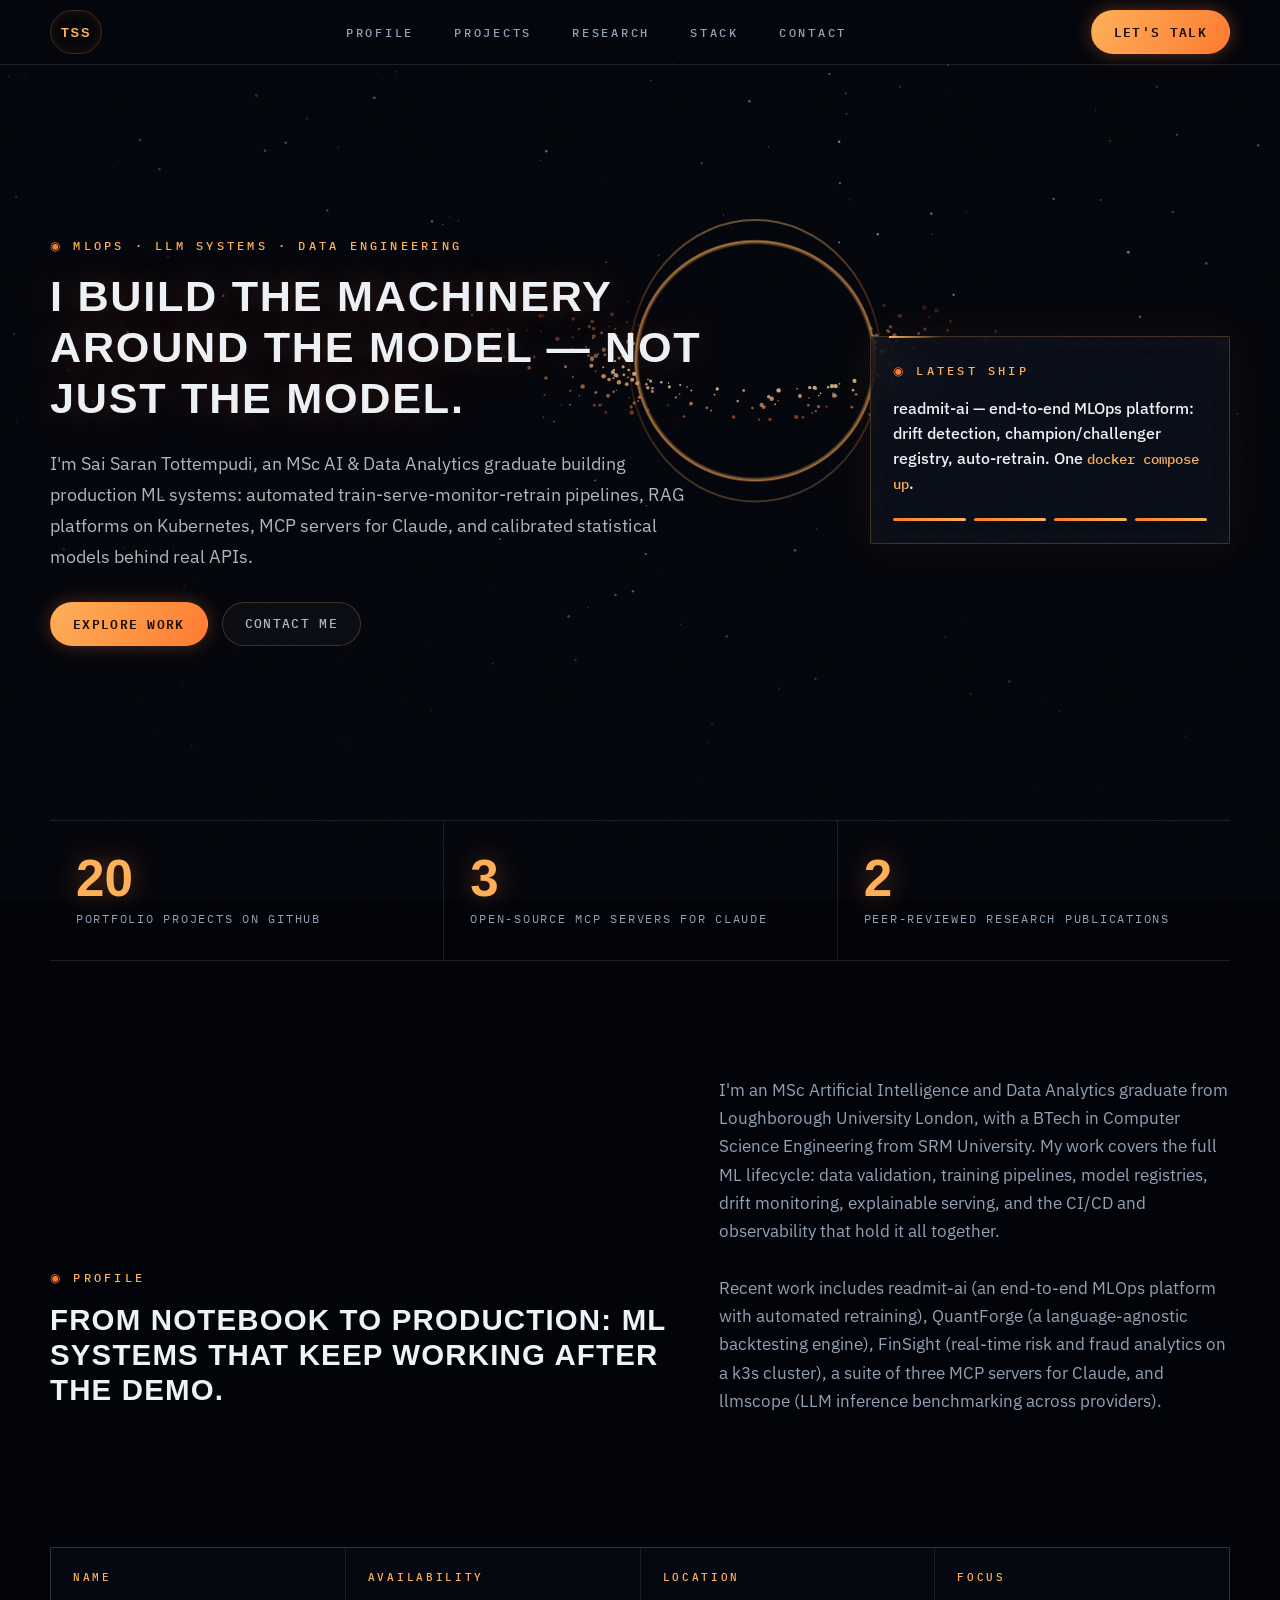
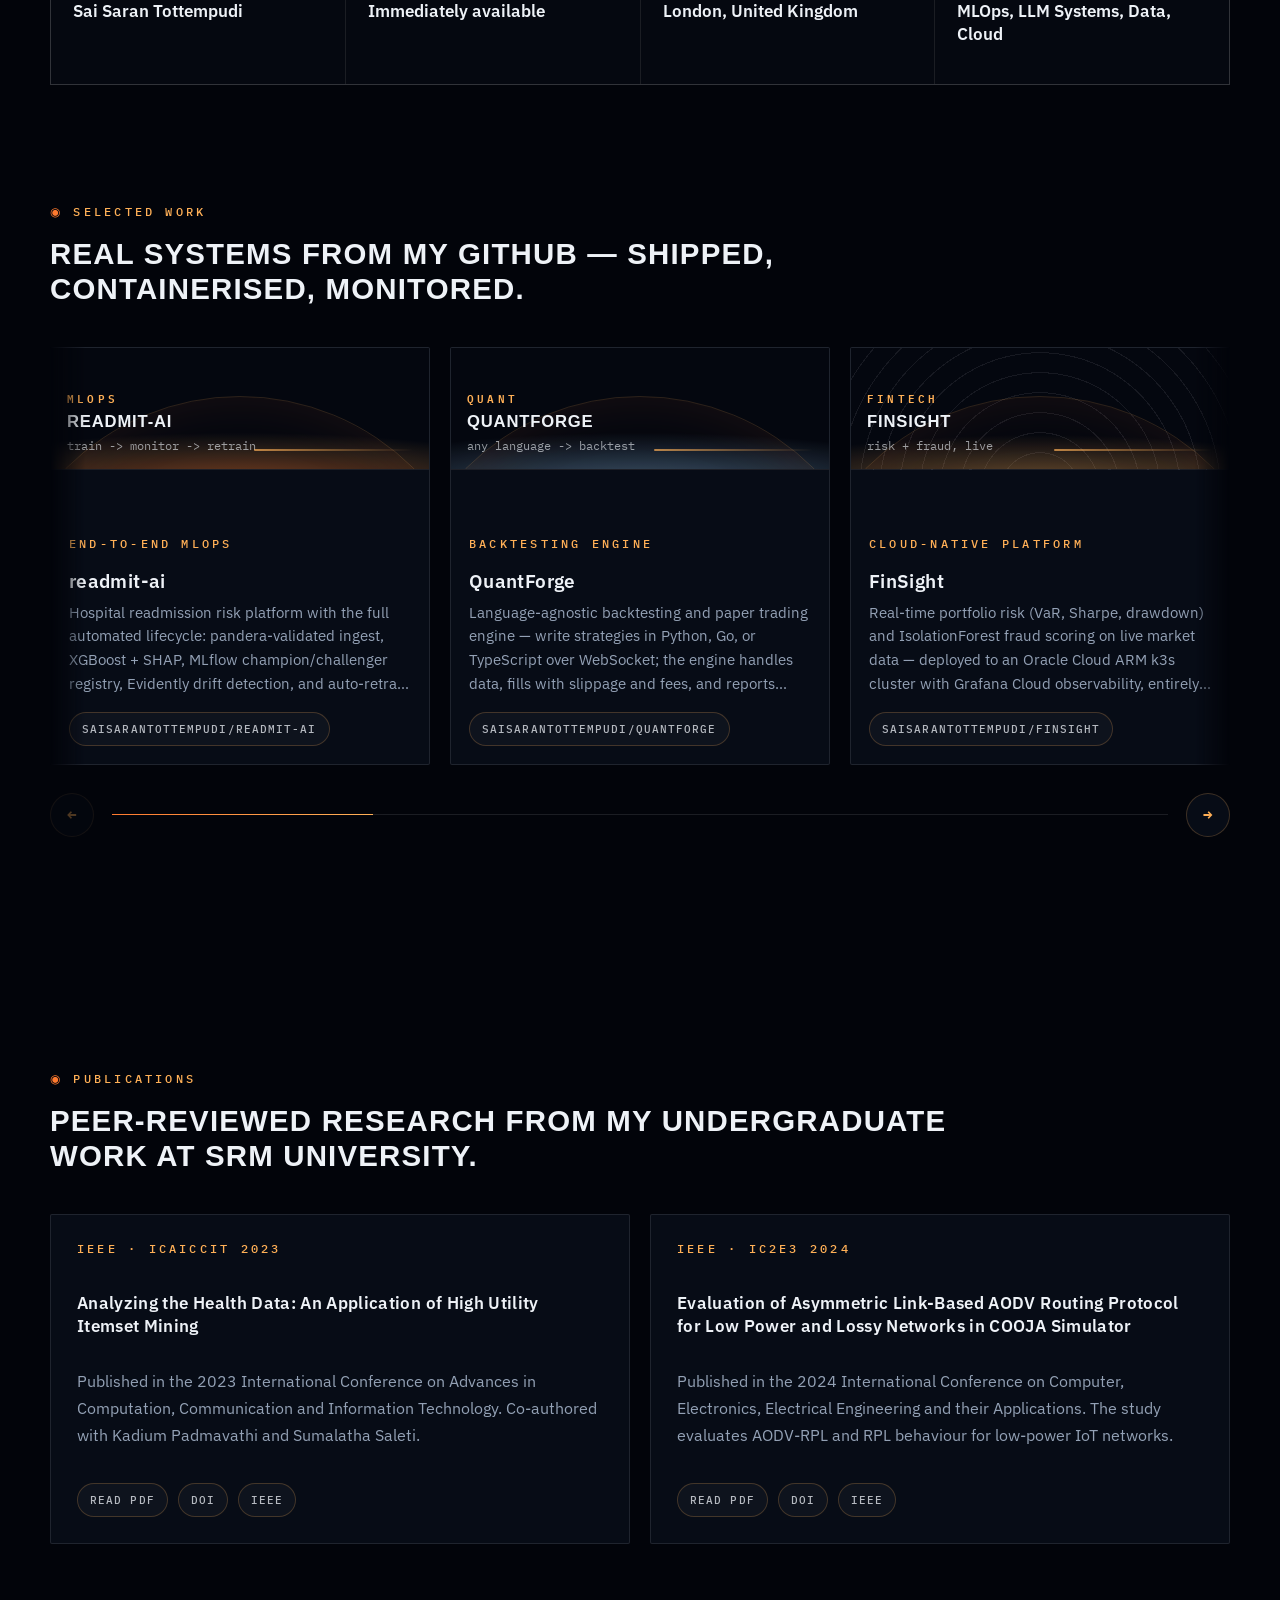
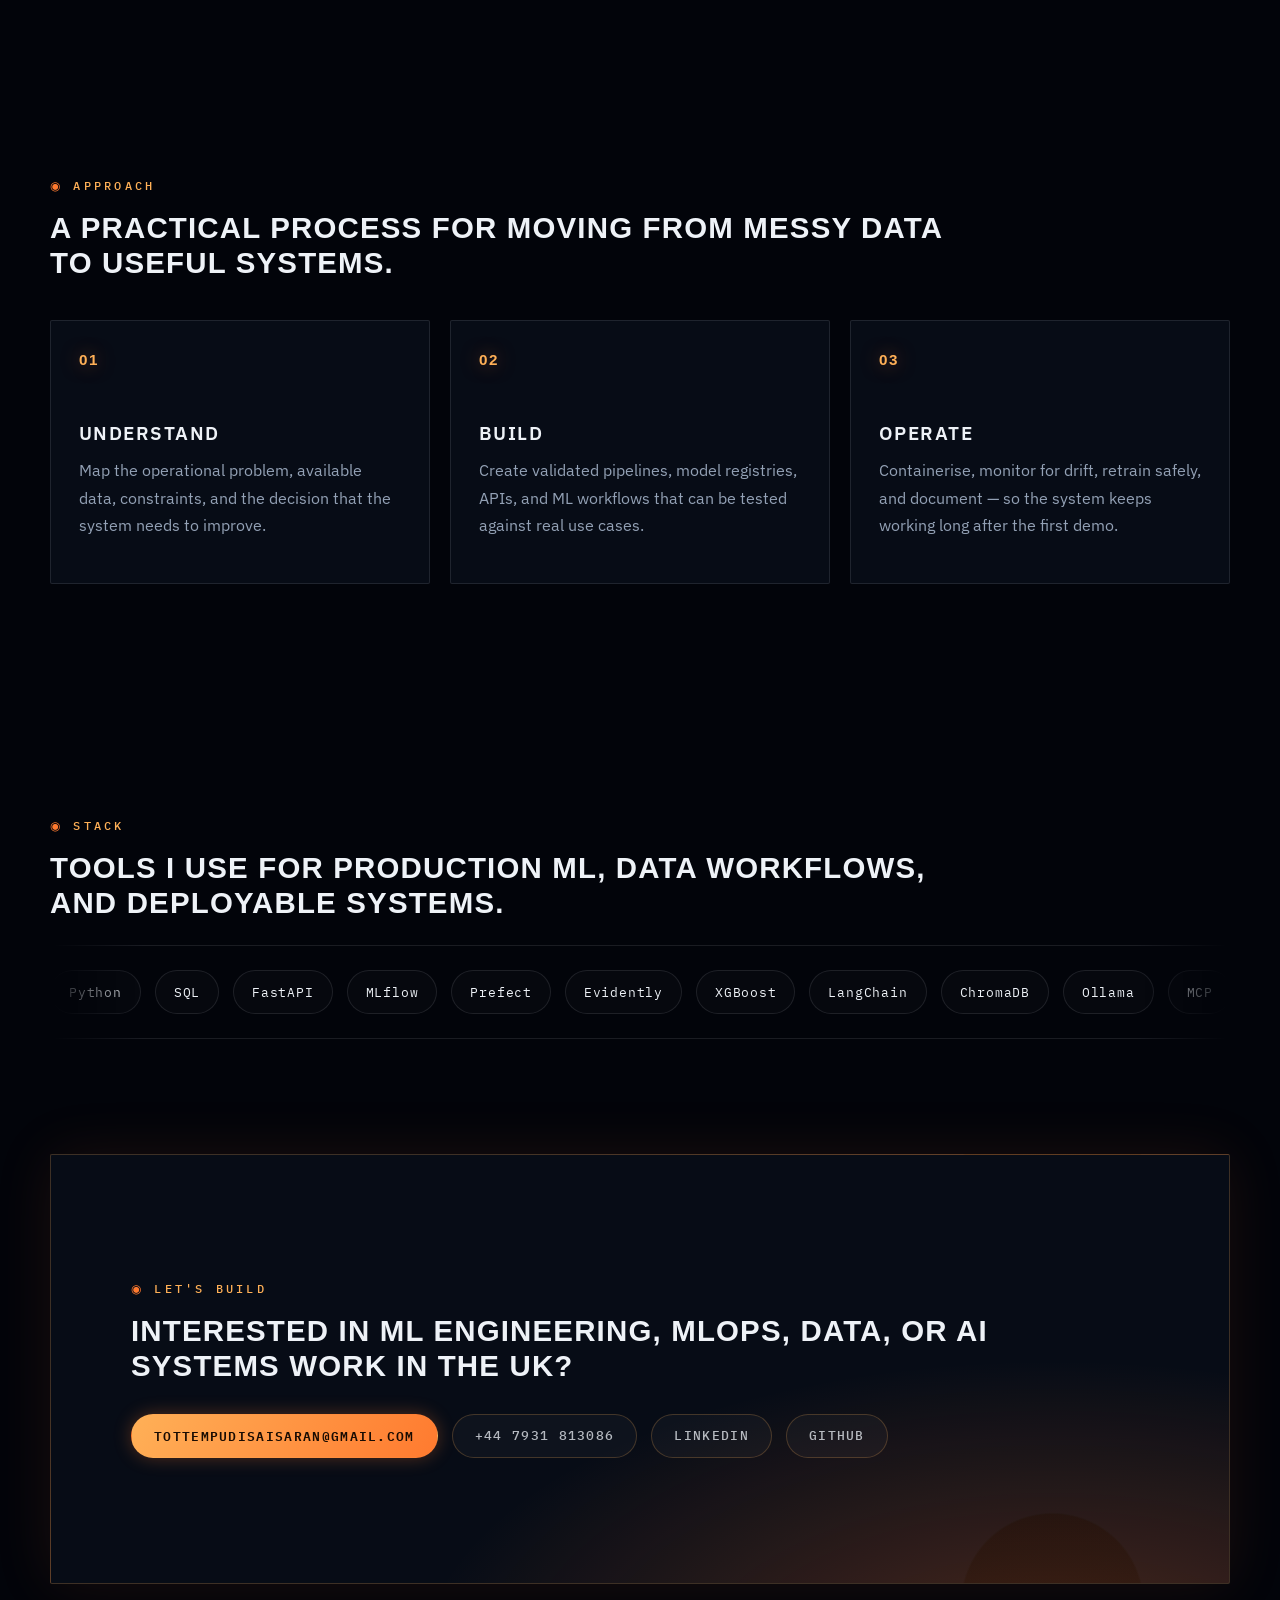
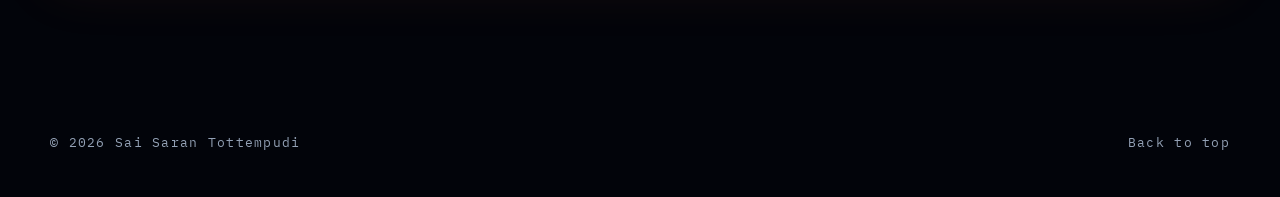
==== commit c0f16448: "Convert v2 projects grid to scroll-snap carousel Horizontal carousel with prev/next controls, progre" ====
--- a/v2/index.html
+++ b/v2/index.html
@@ -125,7 +125,8 @@
           <p class="eyebrow">Selected work</p>
           <h2>Real systems from my GitHub — shipped, containerised, monitored.</h2>
         </div>
-        <div class="project-grid" aria-label="Project grid">
+        <div class="project-carousel" data-reveal>
+          <div class="carousel-track" data-carousel-track aria-label="Project carousel" tabindex="0">
           <article class="project-card" data-reveal>
             <div class="project-visual project-shot shot-readmit" aria-hidden="true">
               <span>MLOps</span>
@@ -308,6 +309,12 @@
               </div>
             </div>
           </article>
+          </div>
+          <div class="carousel-controls">
+            <button class="carousel-btn" type="button" data-carousel-prev aria-label="Previous projects">&larr;</button>
+            <div class="carousel-progress" aria-hidden="true"><span data-carousel-bar></span></div>
+            <button class="carousel-btn" type="button" data-carousel-next aria-label="Next projects">&rarr;</button>
+          </div>
         </div>
       </section>
 
--- a/v2/styles.css
+++ b/v2/styles.css
@@ -450,18 +450,100 @@
   line-height: 1.4;
 }
 
-/* ---------- project grid ---------- */
-
-.project-grid {
-  display: grid;
-  grid-template-columns: repeat(3, minmax(0, 1fr));
-  gap: 20px;
+/* ---------- project carousel ---------- */
+
+.project-carousel {
+  position: relative;
   width: min(1180px, 100%);
   margin: 40px auto 0;
 }
 
-.project-grid .project-card:first-child {
-  grid-column: span 2;
+.carousel-track {
+  display: flex;
+  gap: 20px;
+  overflow-x: auto;
+  scroll-snap-type: x mandatory;
+  scroll-behavior: smooth;
+  padding-bottom: 6px;
+  scrollbar-width: none;
+  -webkit-mask-image: linear-gradient(
+    to right,
+    transparent 0,
+    #000 3%,
+    #000 97%,
+    transparent 100%
+  );
+  mask-image: linear-gradient(
+    to right,
+    transparent 0,
+    #000 3%,
+    #000 97%,
+    transparent 100%
+  );
+}
+
+.carousel-track::-webkit-scrollbar {
+  display: none;
+}
+
+.carousel-track:focus-visible {
+  outline: 1px solid rgba(255, 176, 87, 0.5);
+  outline-offset: 4px;
+}
+
+.carousel-track .project-card {
+  flex: 0 0 min(380px, 84vw);
+  scroll-snap-align: start;
+}
+
+.carousel-controls {
+  display: flex;
+  align-items: center;
+  gap: 18px;
+  margin-top: 22px;
+}
+
+.carousel-btn {
+  display: grid;
+  place-items: center;
+  width: 44px;
+  height: 44px;
+  font: 600 1rem var(--mono);
+  color: var(--amber);
+  cursor: pointer;
+  border: 1px solid var(--line);
+  border-radius: 999px;
+  background: var(--surface);
+  transition: border-color 250ms ease, box-shadow 250ms ease, color 250ms ease,
+    opacity 250ms ease;
+}
+
+.carousel-btn:hover:not(:disabled) {
+  border-color: rgba(255, 176, 87, 0.6);
+  box-shadow: 0 0 24px rgba(255, 122, 47, 0.2);
+  color: var(--ink);
+}
+
+.carousel-btn:disabled {
+  cursor: default;
+  opacity: 0.3;
+}
+
+.carousel-progress {
+  position: relative;
+  flex: 1;
+  height: 1px;
+  overflow: hidden;
+  background: var(--line-soft);
+}
+
+.carousel-progress span {
+  position: absolute;
+  inset: 0 auto 0 0;
+  width: 10%;
+  background: linear-gradient(to right, var(--ember), var(--amber));
+  box-shadow: 0 0 12px rgba(255, 122, 47, 0.5);
+  transition: width 180ms ease, left 120ms linear;
 }
 
 .publication-grid {
@@ -634,10 +716,6 @@
   -webkit-line-clamp: 4;
 }
 
-.project-grid .project-card:first-child .project-body span {
-  -webkit-line-clamp: 3;
-}
-
 .publication-card span {
   display: block;
 }
@@ -805,16 +883,6 @@
 
 /* ---------- responsive ---------- */
 
-@media (max-width: 1024px) {
-  .project-grid {
-    grid-template-columns: repeat(2, minmax(0, 1fr));
-  }
-
-  .project-grid .project-card:first-child {
-    grid-column: span 2;
-  }
-}
-
 @media (max-width: 820px) {
   .site-header {
     grid-template-columns: auto auto;
@@ -861,12 +929,8 @@
     border-top: 1px solid var(--line-soft);
   }
 
-  .project-grid {
-    grid-template-columns: 1fr;
-  }
-
-  .project-grid .project-card:first-child {
-    grid-column: auto;
+  .carousel-track .project-card {
+    flex-basis: min(340px, 86vw);
   }
 }
 
